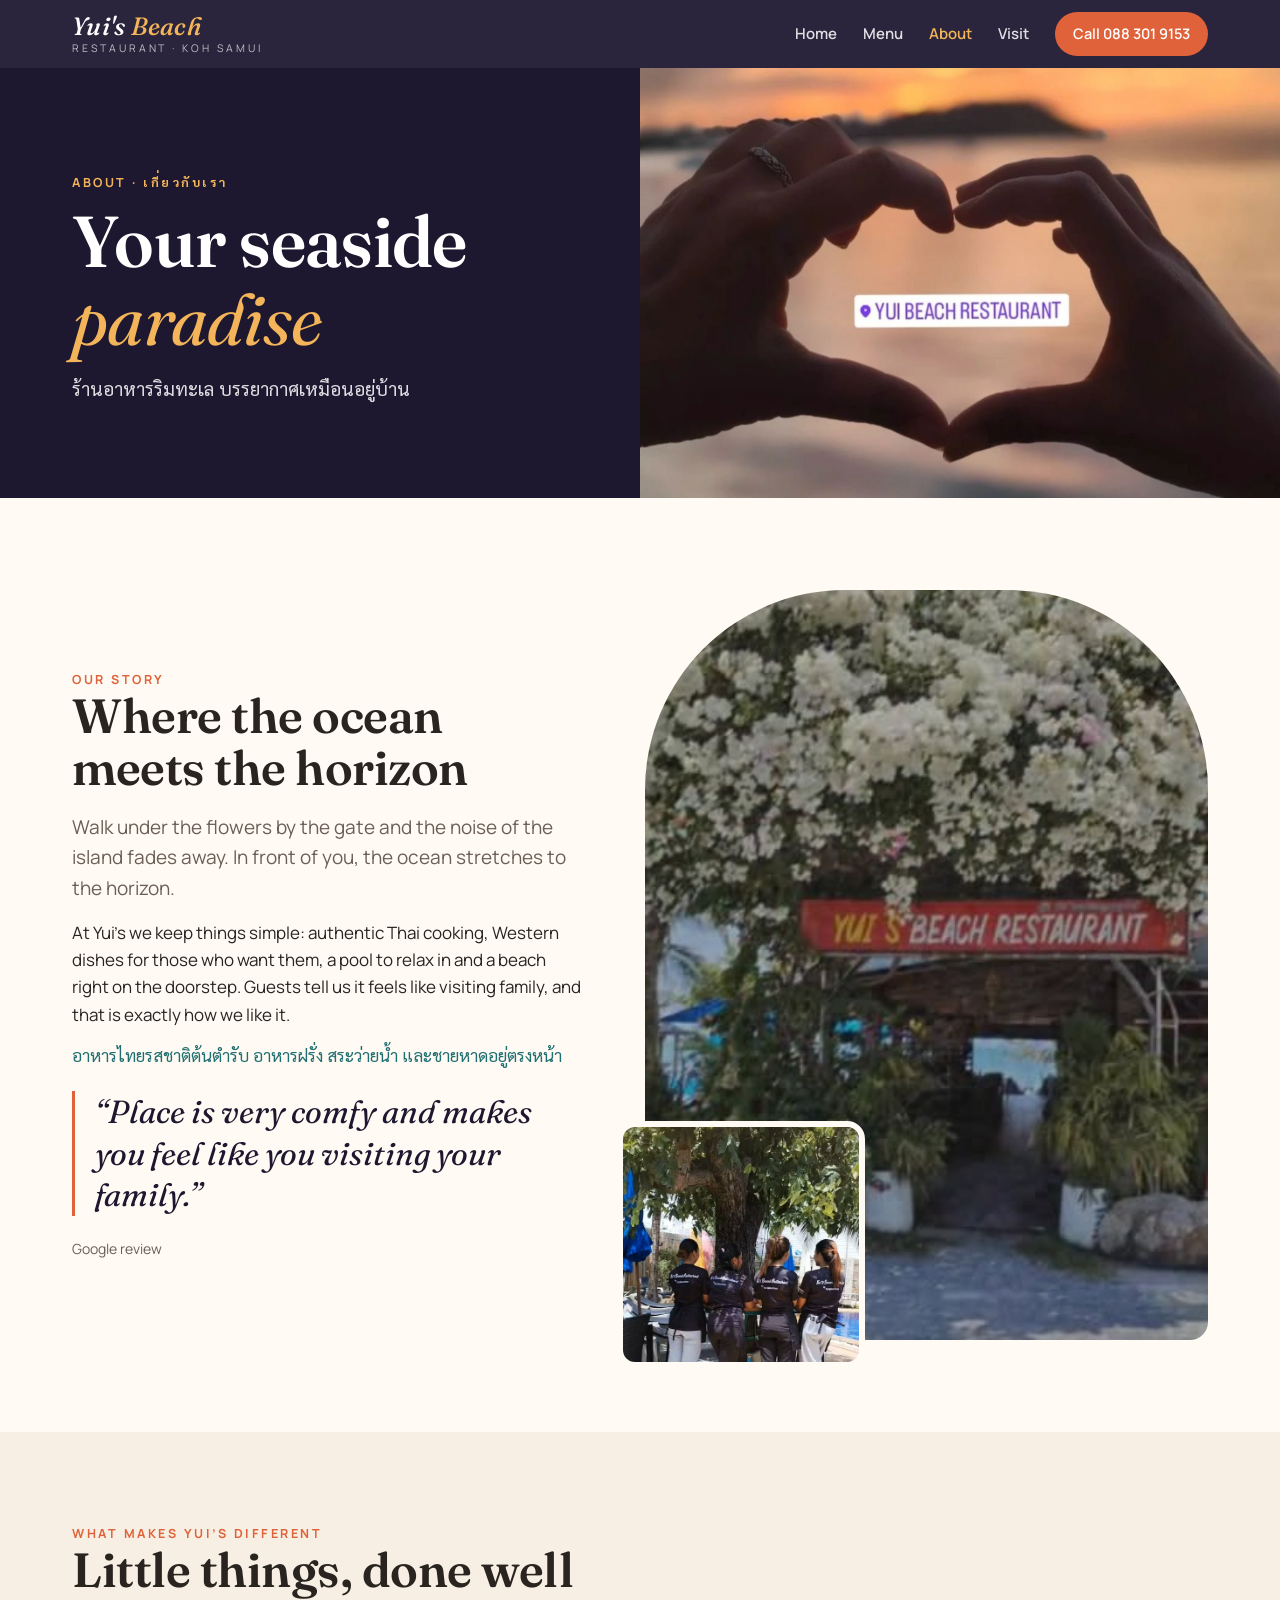
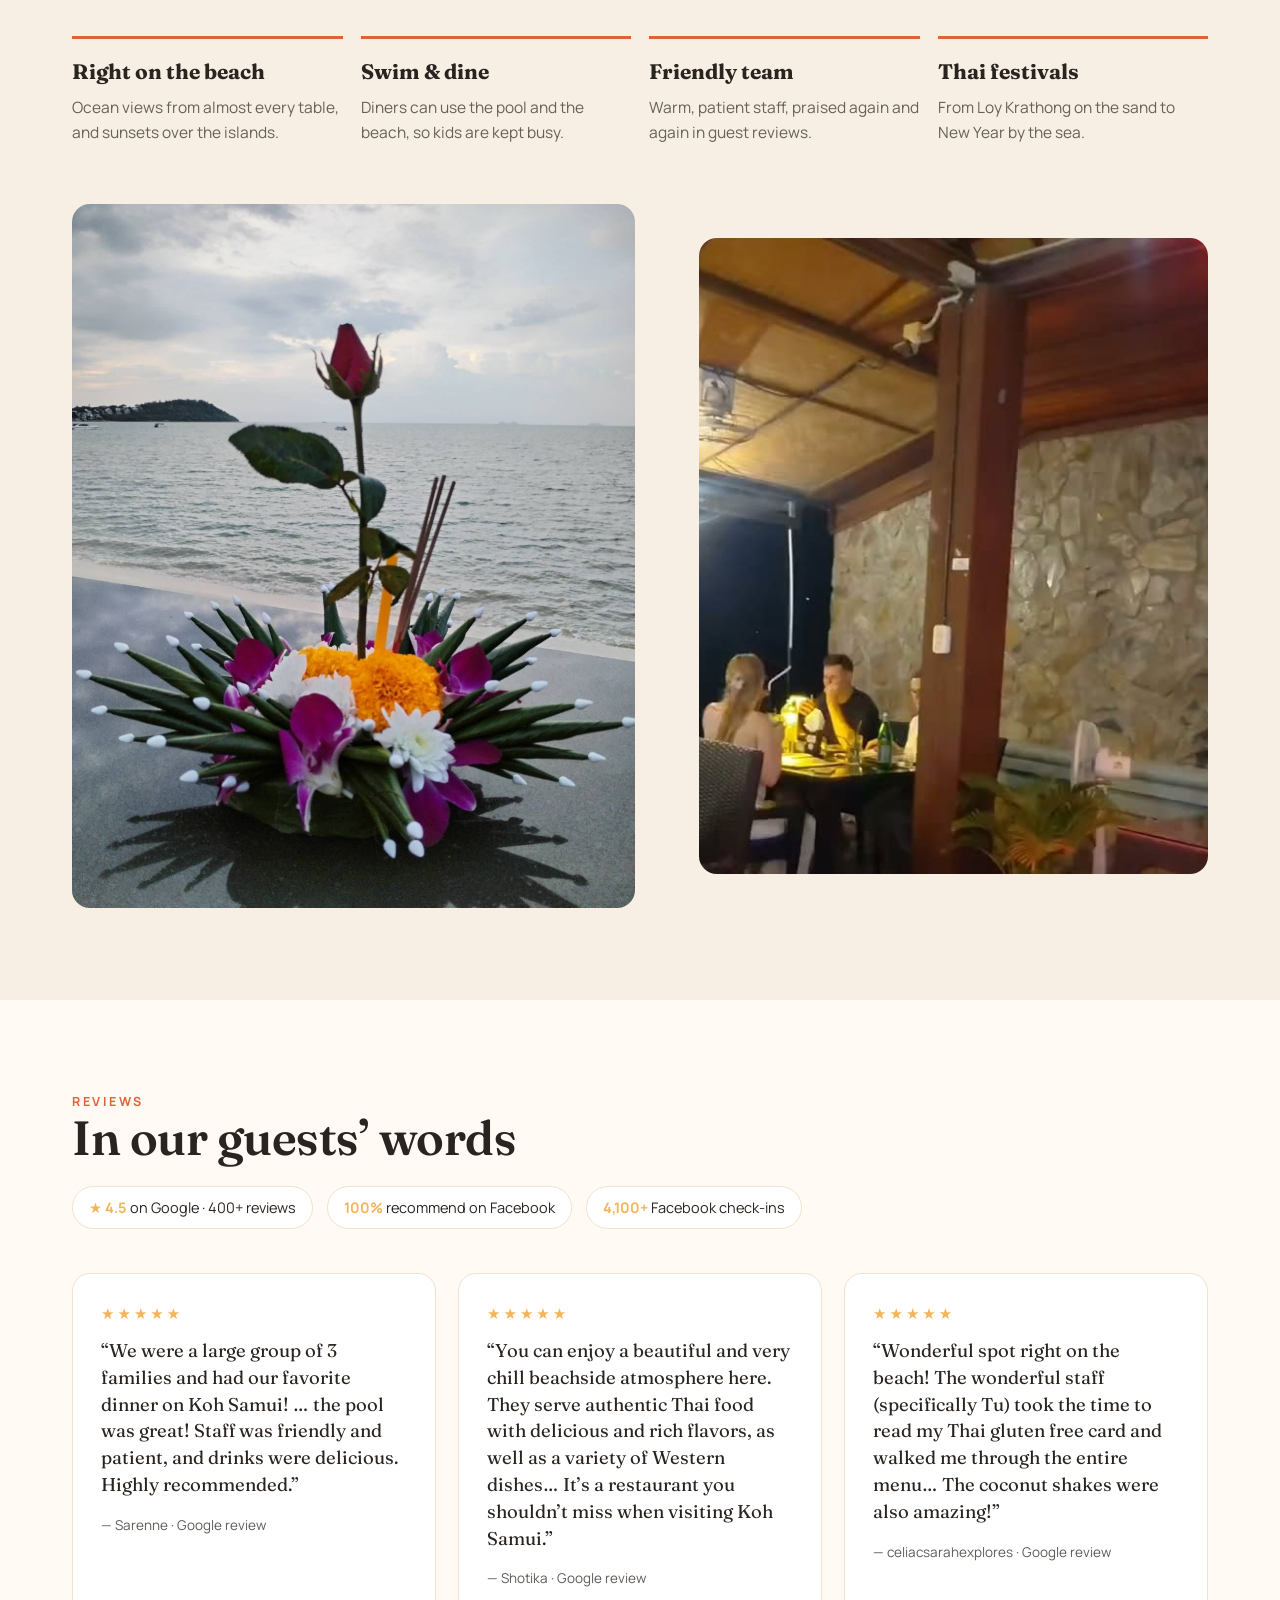
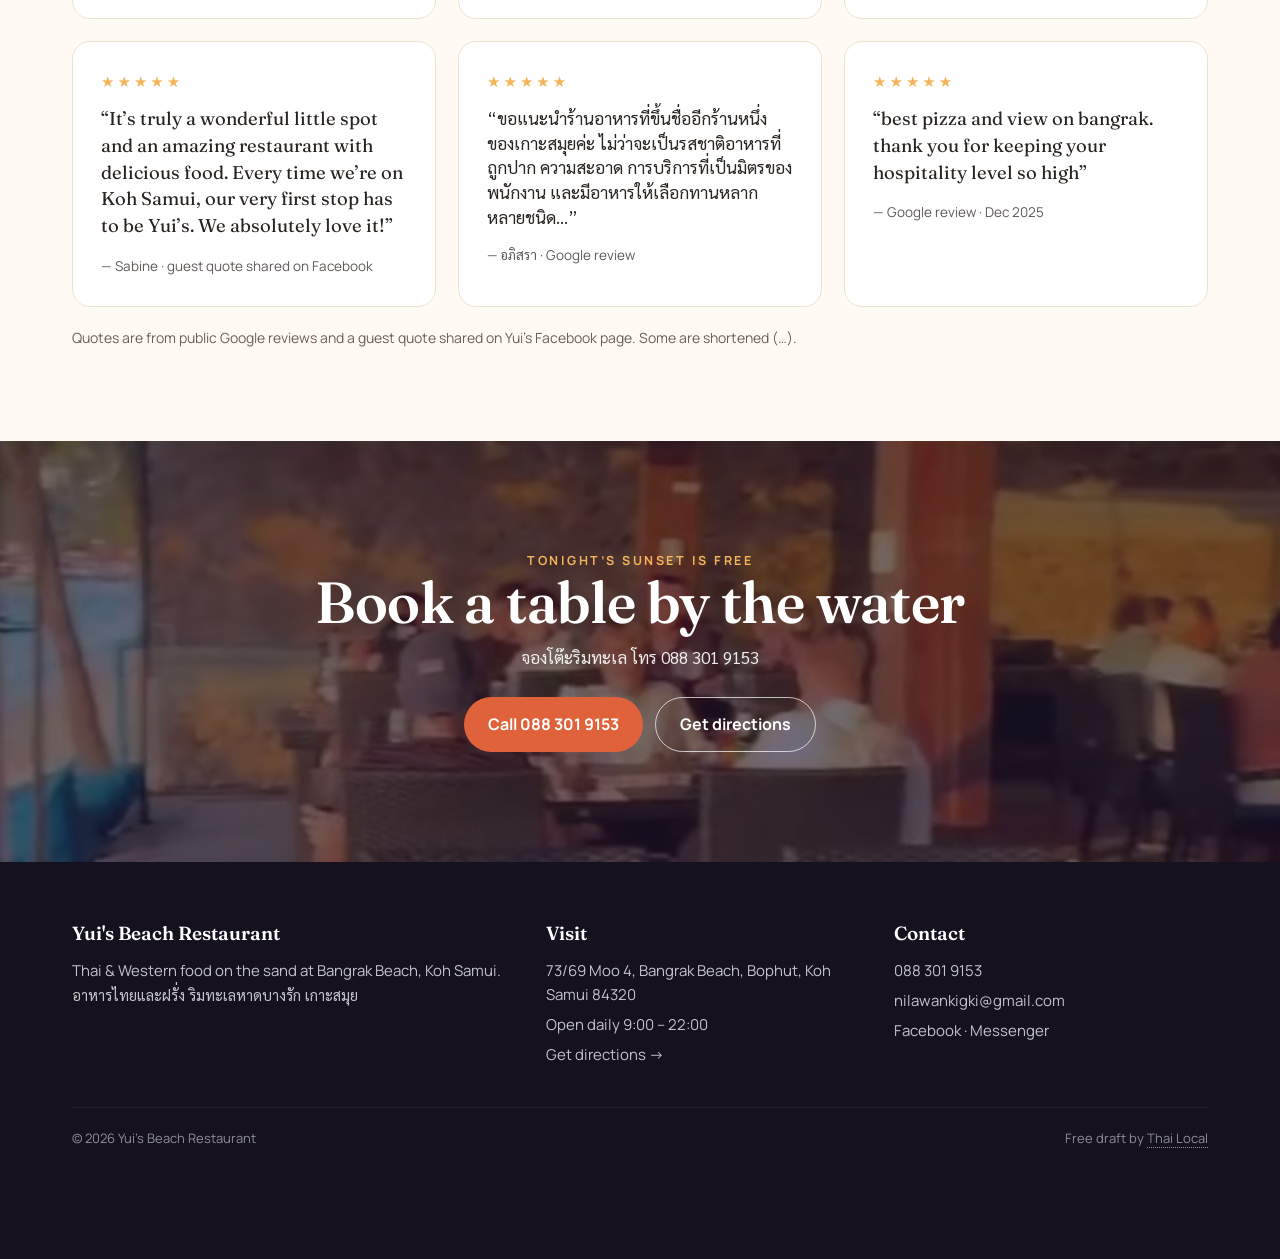
==== about.html @ 4c0f0c8e "Yui's Beach Restaurant free draft" ====
<!doctype html>
<html lang="en">
<head>
<meta charset="utf-8">
<meta name="viewport" content="width=device-width,initial-scale=1">
<meta name="robots" content="noindex,nofollow">
<title>About · Yui's Beach Restaurant, Koh Samui</title>
<meta name="description" content="The story of Yui's Beach Restaurant: a friendly, family-feel beach restaurant with a pool on Bangrak Beach, Koh Samui.">
<meta property="og:title" content="About · Yui's Beach Restaurant, Koh Samui">
<meta property="og:description" content="The story of Yui's Beach Restaurant: a friendly, family-feel beach restaurant with a pool on Bangrak Beach, Koh Samui.">
<meta property="og:image" content="https://yuibeach.thailocal.online/img/sunset-logo.jpg">
<meta property="og:url" content="https://yuibeach.thailocal.online/about.html">
<meta property="og:type" content="restaurant">
<link rel="preconnect" href="https://fonts.googleapis.com"><link rel="preconnect" href="https://fonts.gstatic.com" crossorigin>
<link href="https://fonts.googleapis.com/css2?family=Fraunces:ital,opsz,wght@0,9..144,400;0,9..144,600;1,9..144,400;1,9..144,500&family=Manrope:wght@400;500;600;700&family=Sarabun:wght@400;500;700&display=swap" rel="stylesheet">
<link rel="stylesheet" href="css/style.css">
<link rel="icon" href="data:image/svg+xml,<svg xmlns='http://www.w3.org/2000/svg' viewBox='0 0 100 100'><text y='.9em' font-size='90'>🌅</text></svg>">
<script type="application/ld+json">{"@context":"https://schema.org","@type":"Restaurant","name":"Yui's Beach Restaurant","telephone":"+66883019153","servesCuisine":["Thai","Seafood","Western"],"address":{"@type":"PostalAddress","streetAddress":"73/69 Moo 4, Bangrak Beach","addressLocality":"Bophut, Koh Samui","addressRegion":"Surat Thani","postalCode":"84320","addressCountry":"TH"},"geo":{"@type":"GeoCoordinates","latitude":9.557736,"longitude":100.054625},"openingHours":"Mo-Su 09:00-22:00","priceRange":"$$"}</script>
</head>
<body>
<header class="nav"><div class="wrap nav-in">
<a class="brand" href="./"><b>Yui's <span>Beach</span></b><small>Restaurant · Koh Samui</small></a>
<button class="burger" aria-label="Menu">☰</button>
<nav class="links"><a href="./">Home</a><a href="menu.html">Menu</a><a href="about.html" class="on">About</a><a href="visit.html">Visit</a><a class="btn btn-ember" href="tel:+66883019153">Call 088 301 9153</a></nav>
</div></header>

<section class="phero"><div class="phero-in">
<div class="phero-txt"><p class="eyebrow" style="color:var(--gold)">About · เกี่ยวกับเรา</p><h1>Your seaside <em>paradise</em></h1><p class="th">ร้านอาหารริมทะเล บรรยากาศเหมือนอยู่บ้าน</p></div>
<div class="phero-img"><img src="img/heart-sunset.jpg" alt="Sunset at Yui Beach Restaurant"></div>
</div></section>

<section><div class="wrap split rev">
<div class="split-media"><img class="main" src="img/entrance-tree.jpg" alt="The flower-covered entrance to Yui's Beach Restaurant"><img class="inset" src="img/team.jpg" alt="The Yui's team" loading="lazy"></div>
<div>
<p class="eyebrow">Our story</p>
<h2>Where the ocean meets the horizon</h2>
<p class="lead" style="margin-top:18px">Walk under the flowers by the gate and the noise of the island fades away. In front of you, the ocean stretches to the horizon.</p>
<p style="margin-top:16px">At Yui’s we keep things simple: authentic Thai cooking, Western dishes for those who want them, a pool to relax in and a beach right on the doorstep. Guests tell us it feels like visiting family, and that is exactly how we like it.</p>
<p class="th" style="margin-top:14px;color:var(--lagoon)">อาหารไทยรสชาติต้นตำรับ อาหารฝรั่ง สระว่ายน้ำ และชายหาดอยู่ตรงหน้า</p>
<p class="quote-big">“Place is very comfy and makes you feel like you visiting your family.”</p>
<p class="cite">Google review</p>
</div>
</div></section>

<section class="bg-sand"><div class="wrap">
<p class="eyebrow">What makes Yui’s different</p>
<h2>Little things, done well</h2>
<div class="values">
<div><b>Right on the beach</b><p>Ocean views from almost every table, and sunsets over the islands.</p></div>
<div><b>Swim &amp; dine</b><p>Diners can use the pool and the beach, so kids are kept busy.</p></div>
<div><b>Friendly team</b><p>Warm, patient staff, praised again and again in guest reviews.</p></div>
<div><b>Thai festivals</b><p>From Loy Krathong on the sand to New Year by the sea.</p></div>
</div>
<div class="split" style="margin-top:60px">
<img src="img/krathong.jpg" alt="Loy Krathong on the beach" style="border-radius:var(--r);aspect-ratio:4/5;object-fit:cover;width:100%" loading="lazy">
<img src="img/evening-room.jpg" alt="Dinner in the evening at Yui's" style="border-radius:var(--r);aspect-ratio:4/5;object-fit:cover;width:100%" loading="lazy">
</div>
</div></section>

<section class="bg-shell" id="reviews"><div class="wrap">
<p class="eyebrow">Reviews</p>
<h2>In our guests’ words</h2>
<div class="rating-row"><span class="pill" style="background:#fff;border-color:var(--sand-2)"><b>★ 4.5</b> on Google · 400+ reviews</span><span class="pill" style="background:#fff;border-color:var(--sand-2)"><b>100%</b> recommend on Facebook</span><span class="pill" style="background:#fff;border-color:var(--sand-2)"><b>4,100+</b> Facebook check-ins</span></div>
<div class="reviews"><article class="review"><div class="stars">★★★★★</div><p>“We were a large group of 3 families and had our favorite dinner on Koh Samui! … the pool was great! Staff was friendly and patient, and drinks were delicious. Highly recommended.”</p><footer>— Sarenne · Google review</footer></article><article class="review"><div class="stars">★★★★★</div><p>“You can enjoy a beautiful and very chill beachside atmosphere here. They serve authentic Thai food with delicious and rich flavors, as well as a variety of Western dishes… It’s a restaurant you shouldn’t miss when visiting Koh Samui.”</p><footer>— Shotika · Google review</footer></article><article class="review"><div class="stars">★★★★★</div><p>“Wonderful spot right on the beach! The wonderful staff (specifically Tu) took the time to read my Thai gluten free card and walked me through the entire menu… The coconut shakes were also amazing!”</p><footer>— celiacsarahexplores · Google review</footer></article><article class="review"><div class="stars">★★★★★</div><p>“It’s truly a wonderful little spot and an amazing restaurant with delicious food. Every time we’re on Koh Samui, our very first stop has to be Yui’s. We absolutely love it!”</p><footer>— Sabine · guest quote shared on Facebook</footer></article><article class="review"><div class="stars">★★★★★</div><p class="th">“ขอแนะนำร้านอาหารที่ขึ้นชื่ออีกร้านหนึ่งของเกาะสมุยค่ะ ไม่ว่าจะเป็นรสชาติอาหารที่ถูกปาก ความสะอาด การบริการที่เป็นมิตรของพนักงาน และมีอาหารให้เลือกทานหลากหลายชนิด…”</p><footer>— อภิสรา · Google review</footer></article><article class="review"><div class="stars">★★★★★</div><p>“best pizza and view on bangrak. thank you for keeping your hospitality level so high”</p><footer>— Google review · Dec 2025</footer></article></div>
<p class="cite" style="margin-top:20px">Quotes are from public Google reviews and a guest quote shared on Yui’s Facebook page. Some are shortened (…).</p>
</div></section>
<section class="cta-band"><img src="img/golden-hour-room.jpg" alt="" loading="lazy"><div class="wrap">
<p class="eyebrow" style="color:var(--gold)">Tonight’s sunset is free</p>
<h2>Book a table by the water</h2><p class="th" style="margin-top:10px;opacity:.9">จองโต๊ะริมทะเล โทร 088 301 9153</p>
<div class="ctas"><a class="btn btn-ember" href="tel:+66883019153">Call 088 301 9153</a><a class="btn btn-ghost" href="https://www.google.com/maps/dir/?api=1&destination=9.557736,100.054625" target="_blank" rel="noopener">Get directions</a></div>
</div></section>
<footer class="site"><div class="wrap">
<div class="foot">
<div><h4>Yui's Beach Restaurant</h4><p>Thai &amp; Western food on the sand at Bangrak Beach, Koh Samui.<br><span class="th">อาหารไทยและฝรั่ง ริมทะเลหาดบางรัก เกาะสมุย</span></p></div>
<div><h4>Visit</h4><ul><li>73/69 Moo 4, Bangrak Beach, Bophut, Koh Samui 84320</li><li>Open daily 9:00 – 22:00</li><li><a href="https://www.google.com/maps/dir/?api=1&destination=9.557736,100.054625" target="_blank" rel="noopener">Get directions →</a></li></ul></div>
<div><h4>Contact</h4><ul><li><a href="tel:+66883019153">088 301 9153</a></li><li><a href="mailto:nilawankigki@gmail.com">nilawankigki@gmail.com</a></li><li><a href="https://www.facebook.com/Yuibeach" target="_blank" rel="noopener">Facebook</a> · <a href="https://m.me/Yuibeach" target="_blank" rel="noopener">Messenger</a></li></ul></div>
</div>
<div class="foot-bottom"><span>© 2026 Yui's Beach Restaurant</span><span class="draft-credit">Free draft by <a href="https://thailocal.online" target="_blank" rel="noopener">Thai Local</a></span></div>
</div></footer>
<nav class="mbar" aria-label="Quick contact">
<a class="call" href="tel:+66883019153"><svg viewBox="0 0 24 24" fill="currentColor"><path d="M6.6 10.8a15.1 15.1 0 0 0 6.6 6.6l2.2-2.2c.3-.3.7-.4 1-.2 1.1.4 2.3.6 3.6.6.6 0 1 .4 1 1V20c0 .6-.4 1-1 1A17 17 0 0 1 3 4c0-.6.4-1 1-1h3.5c.6 0 1 .4 1 1 0 1.3.2 2.5.6 3.6.1.3 0 .7-.2 1l-2.3 2.2z"/></svg>Call 088 301 9153</a>
<a href="https://www.google.com/maps/dir/?api=1&destination=9.557736,100.054625" target="_blank" rel="noopener"><svg viewBox="0 0 24 24" fill="currentColor"><path d="M12 2a7 7 0 0 0-7 7c0 5.2 7 13 7 13s7-7.8 7-13a7 7 0 0 0-7-7zm0 9.5A2.5 2.5 0 1 1 12 6.5a2.5 2.5 0 0 1 0 5z"/></svg>Directions</a>
<a href="https://m.me/Yuibeach" target="_blank" rel="noopener"><svg viewBox="0 0 24 24" fill="currentColor"><path d="M12 2C6.4 2 2 6.1 2 11.3c0 2.9 1.4 5.5 3.7 7.2V22l3.4-1.9c.9.3 1.9.4 2.9.4 5.6 0 10-4.1 10-9.3S17.6 2 12 2zm1 12.4-2.5-2.7-5 2.7 5.5-5.8 2.6 2.7 4.9-2.7-5.5 5.8z"/></svg>Message</a>
</nav>
<script src="js/main.js"></script>
</body></html>
---- css/style.css ----
:root{
  --dusk:#1d1830; --dusk-2:#2b2342; --ember:#e0623a; --ember-d:#c24f2a; --gold:#f3b45a;
  --sand:#f7efe3; --sand-2:#efe2cf; --shell:#fffaf3; --lagoon:#1f6e70; --ink:#2a2420; --ink-soft:#6a5f57;
  --serif:"Fraunces",Georgia,serif; --sans:"Manrope","Sarabun",system-ui,sans-serif; --thai:"Sarabun","Manrope",sans-serif;
  --r:18px; --max:1180px;
}
*{box-sizing:border-box;margin:0;padding:0}
html{scroll-behavior:smooth}
body{font-family:var(--sans);color:var(--ink);background:var(--shell);line-height:1.6;font-size:17px;-webkit-font-smoothing:antialiased}
img{max-width:100%;display:block}
a{color:inherit}
.th{font-family:var(--thai)}
.wrap{max-width:var(--max);margin:0 auto;padding:0 22px}
h1,h2,h3{font-family:var(--serif);font-weight:600;line-height:1.08;letter-spacing:-.01em}
h1 em,h2 em{font-style:italic;font-weight:400;color:var(--gold)}
h2{font-size:clamp(30px,4.4vw,48px)}
.eyebrow{text-transform:uppercase;letter-spacing:.2em;font-size:12.5px;font-weight:700;color:var(--ember)}
.lead{font-size:19px;color:var(--ink-soft);max-width:60ch}
.btn{display:inline-flex;align-items:center;gap:9px;padding:14px 24px;border-radius:999px;font-weight:700;text-decoration:none;font-size:16px;transition:transform .15s,background .15s}
.btn:hover{transform:translateY(-2px)}
.btn-ember{background:var(--ember);color:#fff}.btn-ember:hover{background:var(--ember-d)}
.btn-ghost{border:1.5px solid rgba(255,255,255,.7);color:#fff}
.btn-dark{background:var(--dusk);color:#fff}
.btn-line{border:1.5px solid var(--dusk);color:var(--dusk)}
/* nav */
.nav{position:sticky;top:0;z-index:50;background:rgba(29,24,48,.94);backdrop-filter:blur(10px);color:#fff}
.nav-in{display:flex;align-items:center;justify-content:space-between;height:68px}
.brand{text-decoration:none;display:flex;flex-direction:column;line-height:1}
.brand b{font-family:var(--serif);font-size:25px;font-style:italic;font-weight:500;letter-spacing:.01em}
.brand b span{color:var(--gold)}
.brand small{font-size:10.5px;letter-spacing:.28em;text-transform:uppercase;opacity:.7;margin-top:4px}
.links{display:flex;gap:26px;align-items:center}
.links a{text-decoration:none;font-weight:600;font-size:15px;opacity:.85}
.links a:hover,.links a.on{opacity:1;color:var(--gold)}
.links .btn{padding:10px 18px;font-size:14.5px;opacity:1;color:#fff}
.burger{display:none;background:none;border:0;color:#fff;font-size:26px;cursor:pointer}
@media(max-width:860px){
  .burger{display:block}
  .links{display:none;position:absolute;top:68px;left:0;right:0;flex-direction:column;background:var(--dusk);padding:18px 22px 26px;gap:16px;align-items:flex-start}
  .links.open{display:flex}
}
/* home hero */
.hero{position:relative;min-height:88vh;color:#fff;display:flex;align-items:flex-end;overflow:hidden;background:var(--dusk)}
.hero picture img{position:absolute;inset:0;width:100%;height:100%;object-fit:cover}
.hero::after{content:"";position:absolute;inset:0;background:linear-gradient(180deg,rgba(29,24,48,.15) 30%,rgba(29,24,48,.88) 100%)}
.hero-in{position:relative;z-index:2;padding-bottom:70px;width:100%}
.hero h1{font-size:clamp(42px,7.2vw,92px);max-width:13ch}
.hero .th-line{font-family:var(--thai);font-size:clamp(17px,2.2vw,22px);opacity:.92;margin:16px 0 8px}
.hero p.sub{font-size:19px;max-width:46ch;opacity:.9}
.hero .ctas{display:flex;flex-wrap:wrap;gap:12px;margin-top:28px}
.hero-card{position:absolute;right:22px;bottom:70px;z-index:3;background:rgba(255,250,243,.96);color:var(--ink);border-radius:var(--r);padding:20px 22px;width:250px;box-shadow:0 20px 50px rgba(0,0,0,.3)}
.hero-card b{font-family:var(--serif);font-size:22px;display:block}
.hero-card .row{display:flex;justify-content:space-between;font-size:14.5px;border-top:1px solid var(--sand-2);padding:8px 0}
.hero-card .row:first-of-type{border-top:0}
@media(max-width:980px){.hero-card{display:none}}
/* facts strip */
.facts{background:var(--ember);color:#fff}
.facts ul{list-style:none;display:grid;grid-template-columns:repeat(4,1fr);gap:0}
.facts li{padding:20px 14px;text-align:center;font-weight:700;font-size:15px;border-left:1px solid rgba(255,255,255,.25)}
.facts li:first-child{border-left:0}
.facts li span{display:block;font-weight:500;font-size:13px;opacity:.88}
@media(max-width:760px){.facts ul{grid-template-columns:1fr 1fr}.facts li:nth-child(3){border-left:0}.facts li{border-top:1px solid rgba(255,255,255,.2)}}
section{padding:92px 0}
@media(max-width:700px){section{padding:64px 0}}
/* intro split */
.split{display:grid;grid-template-columns:1.05fr .95fr;gap:64px;align-items:center}
.split.rev{grid-template-columns:.95fr 1.05fr}
.split.rev .split-media{order:2}
@media(max-width:860px){.split,.split.rev{grid-template-columns:1fr;gap:34px}.split.rev .split-media{order:0}}
.split-media{position:relative}
.split-media .main{border-radius:200px 200px var(--r) var(--r);aspect-ratio:3/4;object-fit:cover;width:100%}
.split-media .inset{position:absolute;width:44%;bottom:-28px;left:-28px;border-radius:var(--r);border:6px solid var(--shell);aspect-ratio:1;object-fit:cover}
@media(max-width:860px){.split-media .inset{left:10px;bottom:-20px}}
.quote-big{font-family:var(--serif);font-style:italic;font-size:clamp(24px,3vw,32px);line-height:1.3;color:var(--dusk);margin:22px 0;border-left:3px solid var(--ember);padding-left:20px}
.cite{font-size:14px;color:var(--ink-soft)}
/* cards */
.bg-sand{background:var(--sand)}
.bg-dusk{background:var(--dusk);color:#fff}
.bg-dusk .lead{color:rgba(255,255,255,.78)}
.cards{display:grid;grid-template-columns:repeat(3,1fr);gap:24px;margin-top:44px}
@media(max-width:860px){.cards{grid-template-columns:1fr}}
.card{background:var(--shell);border-radius:var(--r);overflow:hidden;box-shadow:0 10px 30px rgba(42,36,32,.07)}
.card img{aspect-ratio:4/3;object-fit:cover;width:100%}
.card div{padding:22px 24px 26px}
.card h3{font-size:24px;margin-bottom:6px}
.card p{color:var(--ink-soft);font-size:15.5px}
.card .th{display:block;color:var(--lagoon);font-size:15px;margin-bottom:6px}
/* dishes */
.dishes{display:grid;grid-template-columns:1.3fr 1fr 1fr;gap:18px;margin-top:40px}
.dishes figure{position:relative;border-radius:var(--r);overflow:hidden;min-height:300px}
.dishes img{position:absolute;inset:0;width:100%;height:100%;object-fit:cover}
.dishes figcaption{position:absolute;left:0;right:0;bottom:0;padding:50px 20px 18px;background:linear-gradient(transparent,rgba(29,24,48,.9));color:#fff;font-weight:700}
.dishes figcaption span{display:block;font-family:var(--thai);font-weight:400;opacity:.85;font-size:14px}
@media(max-width:860px){.dishes{grid-template-columns:1fr}.dishes figure{min-height:260px}}
/* reviews */
.rating-row{display:flex;flex-wrap:wrap;gap:14px;margin-top:22px}
.pill{background:rgba(255,255,255,.08);border:1px solid rgba(255,255,255,.18);border-radius:999px;padding:9px 16px;font-size:14.5px}
.bg-sand .pill,.bg-shell .pill{background:#fff;border-color:var(--sand-2)}
.pill b{color:var(--gold)}
.reviews{display:grid;grid-template-columns:repeat(3,1fr);gap:22px;margin-top:44px}
@media(max-width:900px){.reviews{grid-template-columns:1fr}}
.review{background:rgba(255,255,255,.06);border:1px solid rgba(255,255,255,.12);border-radius:var(--r);padding:28px}
.bg-sand .review,.bg-shell .review{background:#fff;border-color:var(--sand-2)}
.review .stars{color:var(--gold);letter-spacing:3px;font-size:15px}
.review p{font-family:var(--serif);font-size:18.5px;line-height:1.45;margin:12px 0 16px}
.review p.th{font-family:var(--thai);font-size:17px}
.review footer{font-size:13.5px;opacity:.75}
/* gallery */
.gallery{columns:4 240px;column-gap:14px;margin-top:40px}
.gallery a{display:block;margin-bottom:14px;border-radius:14px;overflow:hidden;break-inside:avoid}
.gallery img{width:100%;transition:transform .4s}
.gallery a:hover img{transform:scale(1.04)}
.lb{position:fixed;inset:0;background:rgba(15,12,25,.94);display:none;align-items:center;justify-content:center;z-index:100;padding:20px}
.lb.open{display:flex}
.lb img{max-height:88vh;max-width:94vw;border-radius:10px}
.lb button{position:absolute;top:16px;right:18px;background:none;border:0;color:#fff;font-size:36px;cursor:pointer}
/* page hero (inner) */
.phero{background:var(--dusk);color:#fff;padding:0;overflow:hidden}
.phero-in{display:grid;grid-template-columns:1fr 1fr;min-height:430px}
.phero-txt{padding:80px 22px 70px max(22px,calc((100vw - var(--max))/2 + 22px));display:flex;flex-direction:column;justify-content:center}
.phero h1{font-size:clamp(40px,6vw,72px);margin:10px 0 14px}
.phero .th{font-size:19px;opacity:.85}
.phero-img{position:relative}
.phero-img img{position:absolute;inset:0;width:100%;height:100%;object-fit:cover}
.phero-collage{display:grid;grid-template-columns:1fr 1fr;grid-template-rows:1fr 1fr;gap:8px;padding:8px}
.phero-collage img{width:100%;height:100%;object-fit:cover;border-radius:12px}
.phero-collage img:first-child{grid-row:span 2}
@media(max-width:860px){.phero-in{grid-template-columns:1fr}.phero-img{min-height:280px}.phero-txt{padding:56px 22px 40px}.phero-collage{height:340px}}
/* menu */
.menu-grid{display:grid;grid-template-columns:1fr 1fr;gap:34px 54px;margin-top:40px}
@media(max-width:820px){.menu-grid{grid-template-columns:1fr}}
.menu-sec h3{font-size:28px;display:flex;align-items:baseline;gap:12px;border-bottom:2px solid var(--dusk);padding-bottom:10px;margin-bottom:8px}
.menu-sec h3 .th{font-size:16px;color:var(--lagoon);font-weight:500}
.item{display:flex;gap:16px;padding:14px 0;border-bottom:1px dashed var(--sand-2);align-items:flex-start}
.item img{width:78px;height:78px;border-radius:12px;object-fit:cover;flex:none}
.item b{font-size:17px;display:block}
.item .th{color:var(--lagoon);font-size:15px;display:block}
.item small{color:var(--ink-soft);font-size:14px;display:block;margin-top:2px}
.tag{display:inline-block;font-size:11.5px;font-weight:700;letter-spacing:.05em;text-transform:uppercase;background:var(--sand);color:var(--ember-d);border-radius:6px;padding:2px 7px;margin-left:6px;vertical-align:2px}
.note{background:var(--sand);border-radius:var(--r);padding:22px 26px;margin-top:40px;font-size:15.5px;color:var(--ink-soft)}
.note b{color:var(--ink)}
.diet{display:grid;grid-template-columns:repeat(3,1fr);gap:18px;margin-top:30px}
.diet div{background:#fff;border:1px solid var(--sand-2);border-radius:14px;padding:20px}
.diet b{display:block;font-family:var(--serif);font-size:20px;margin-bottom:4px}
@media(max-width:820px){.diet{grid-template-columns:1fr}}
/* about */
.values{display:grid;grid-template-columns:repeat(4,1fr);gap:18px;margin-top:40px}
.values div{border-top:3px solid var(--ember);padding-top:16px}
.values b{font-family:var(--serif);font-size:21px;display:block;margin-bottom:6px}
.values p{color:var(--ink-soft);font-size:15.5px}
@media(max-width:860px){.values{grid-template-columns:1fr 1fr}}
@media(max-width:520px){.values{grid-template-columns:1fr}}
/* visit */
.visit-grid{display:grid;grid-template-columns:1.2fr .8fr;gap:30px;margin-top:10px}
@media(max-width:900px){.visit-grid{grid-template-columns:1fr}}
.map{border-radius:var(--r);overflow:hidden;min-height:430px;border:1px solid var(--sand-2)}
.map iframe{width:100%;height:100%;min-height:430px;border:0;display:block}
.contact{background:var(--dusk);color:#fff;border-radius:var(--r);padding:32px}
.contact h3{font-size:28px;margin-bottom:14px}
.contact dl{display:grid;gap:16px}
.contact dt{font-size:12px;letter-spacing:.18em;text-transform:uppercase;color:var(--gold);font-weight:700}
.contact dd a{text-decoration:none;border-bottom:1px solid rgba(255,255,255,.3)}
.contact .btns{display:flex;flex-direction:column;gap:10px;margin-top:24px}
.contact .btns .btn{justify-content:center}
.hours{width:100%;border-collapse:collapse;margin-top:6px;font-size:15px}
.hours td{padding:3px 0}.hours td:last-child{text-align:right}
.mapband{position:relative;height:340px;border-radius:var(--r);overflow:hidden}
.mapband iframe{width:100%;height:100%;border:0}
/* cta band */
.cta-band{position:relative;color:#fff;text-align:center;padding:110px 0;overflow:hidden}
.cta-band img{position:absolute;inset:0;width:100%;height:100%;object-fit:cover}
.cta-band::after{content:"";position:absolute;inset:0;background:rgba(29,24,48,.62)}
.cta-band .wrap{position:relative;z-index:2}
.cta-band h2{font-size:clamp(34px,5vw,58px)}
.cta-band .ctas{display:flex;justify-content:center;flex-wrap:wrap;gap:12px;margin-top:26px}
/* footer */
footer.site{background:#15111f;color:rgba(255,255,255,.75);padding:56px 0 110px;font-size:15px}
.foot{display:grid;grid-template-columns:1.4fr 1fr 1fr;gap:34px}
@media(max-width:760px){.foot{grid-template-columns:1fr}}
footer.site h4{color:#fff;font-family:var(--serif);font-size:19px;margin-bottom:10px;font-weight:600}
footer.site a{text-decoration:none}footer.site a:hover{color:var(--gold)}
footer.site ul{list-style:none;display:grid;gap:6px}
.foot-bottom{margin-top:40px;padding-top:20px;border-top:1px solid rgba(255,255,255,.1);display:flex;justify-content:space-between;flex-wrap:wrap;gap:10px;font-size:13px;opacity:.7}
.draft-credit a{border-bottom:1px dotted currentColor}
/* mobile call bar */
.mbar{display:none}
@media(max-width:760px){
  .mbar{display:grid;grid-template-columns:1.3fr 1fr 1fr;position:fixed;left:0;right:0;bottom:0;z-index:60;background:var(--dusk);box-shadow:0 -6px 20px rgba(0,0,0,.25)}
  .mbar a{display:flex;flex-direction:column;align-items:center;justify-content:center;gap:2px;padding:10px 4px 12px;color:#fff;text-decoration:none;font-size:12.5px;font-weight:700}
  .mbar a svg{width:21px;height:21px}
  .mbar a.call{background:var(--ember);font-size:14px}
  footer.site{padding-bottom:120px}
}
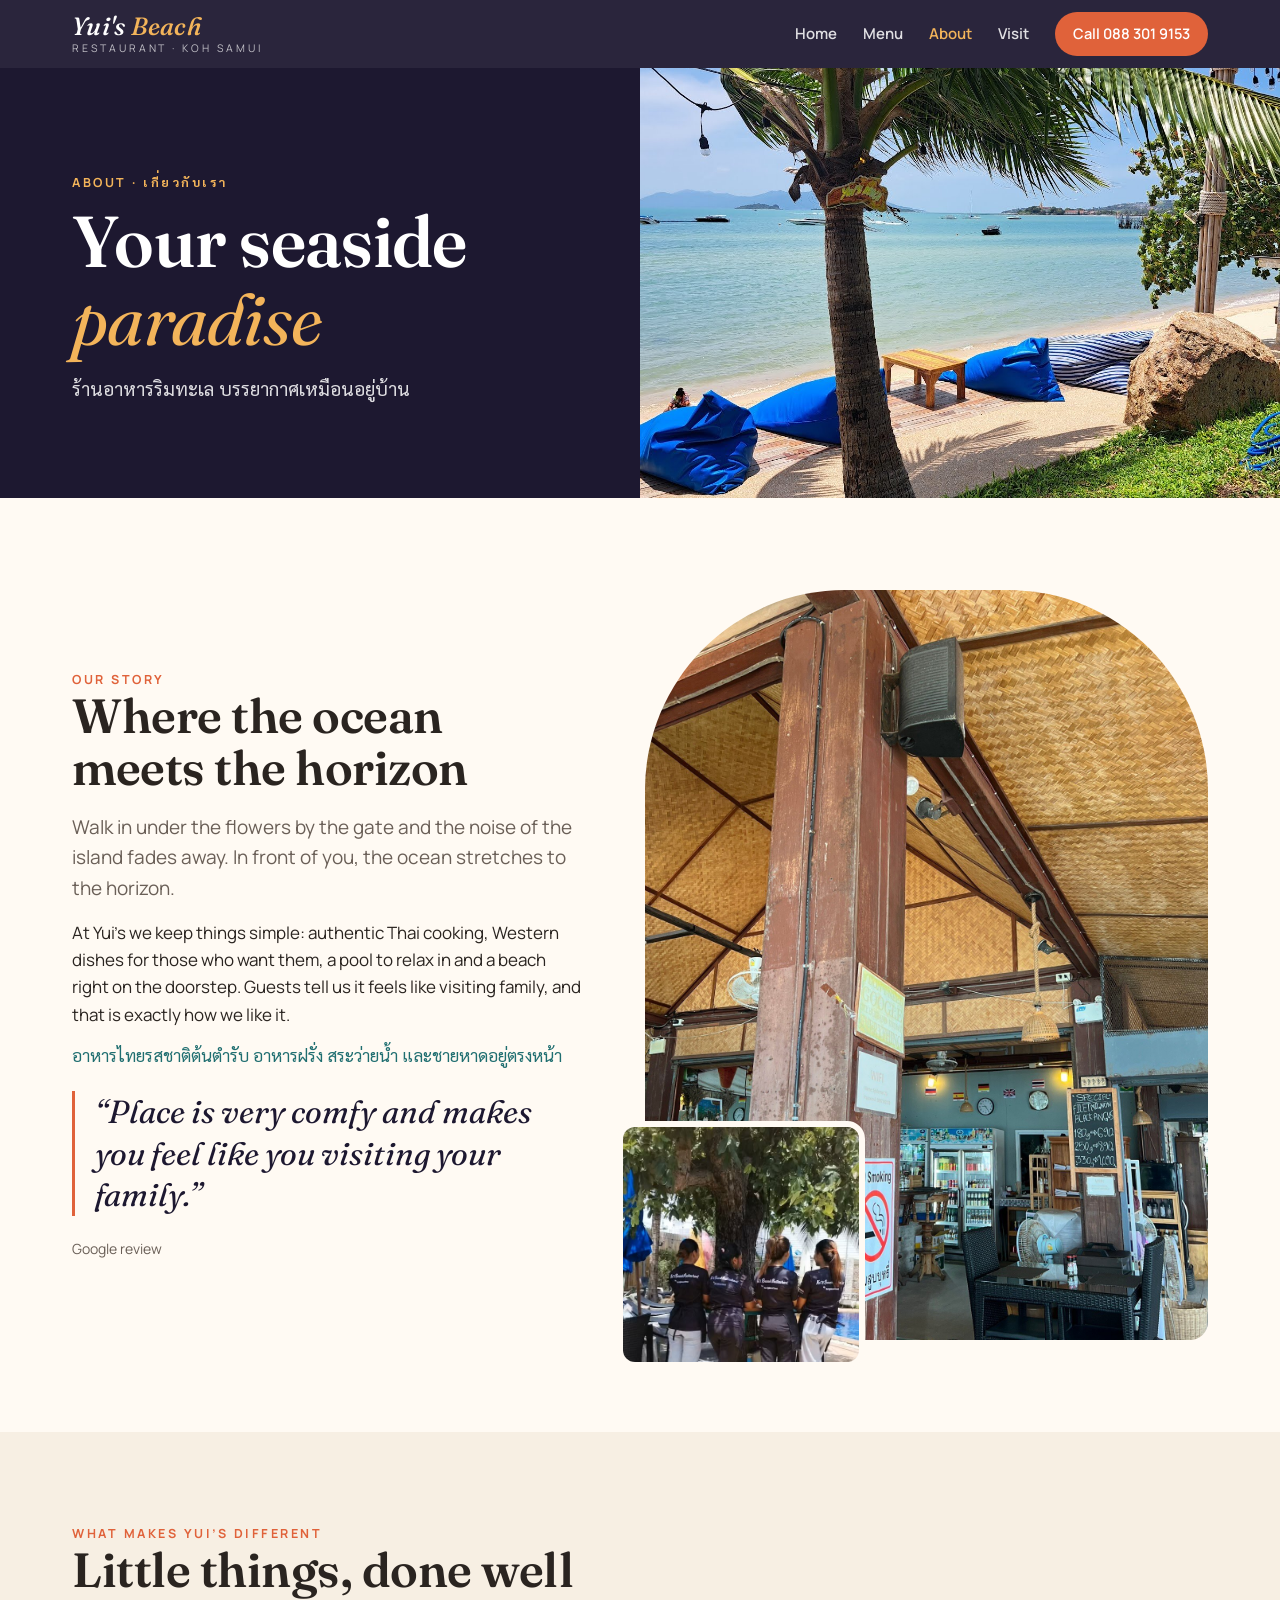
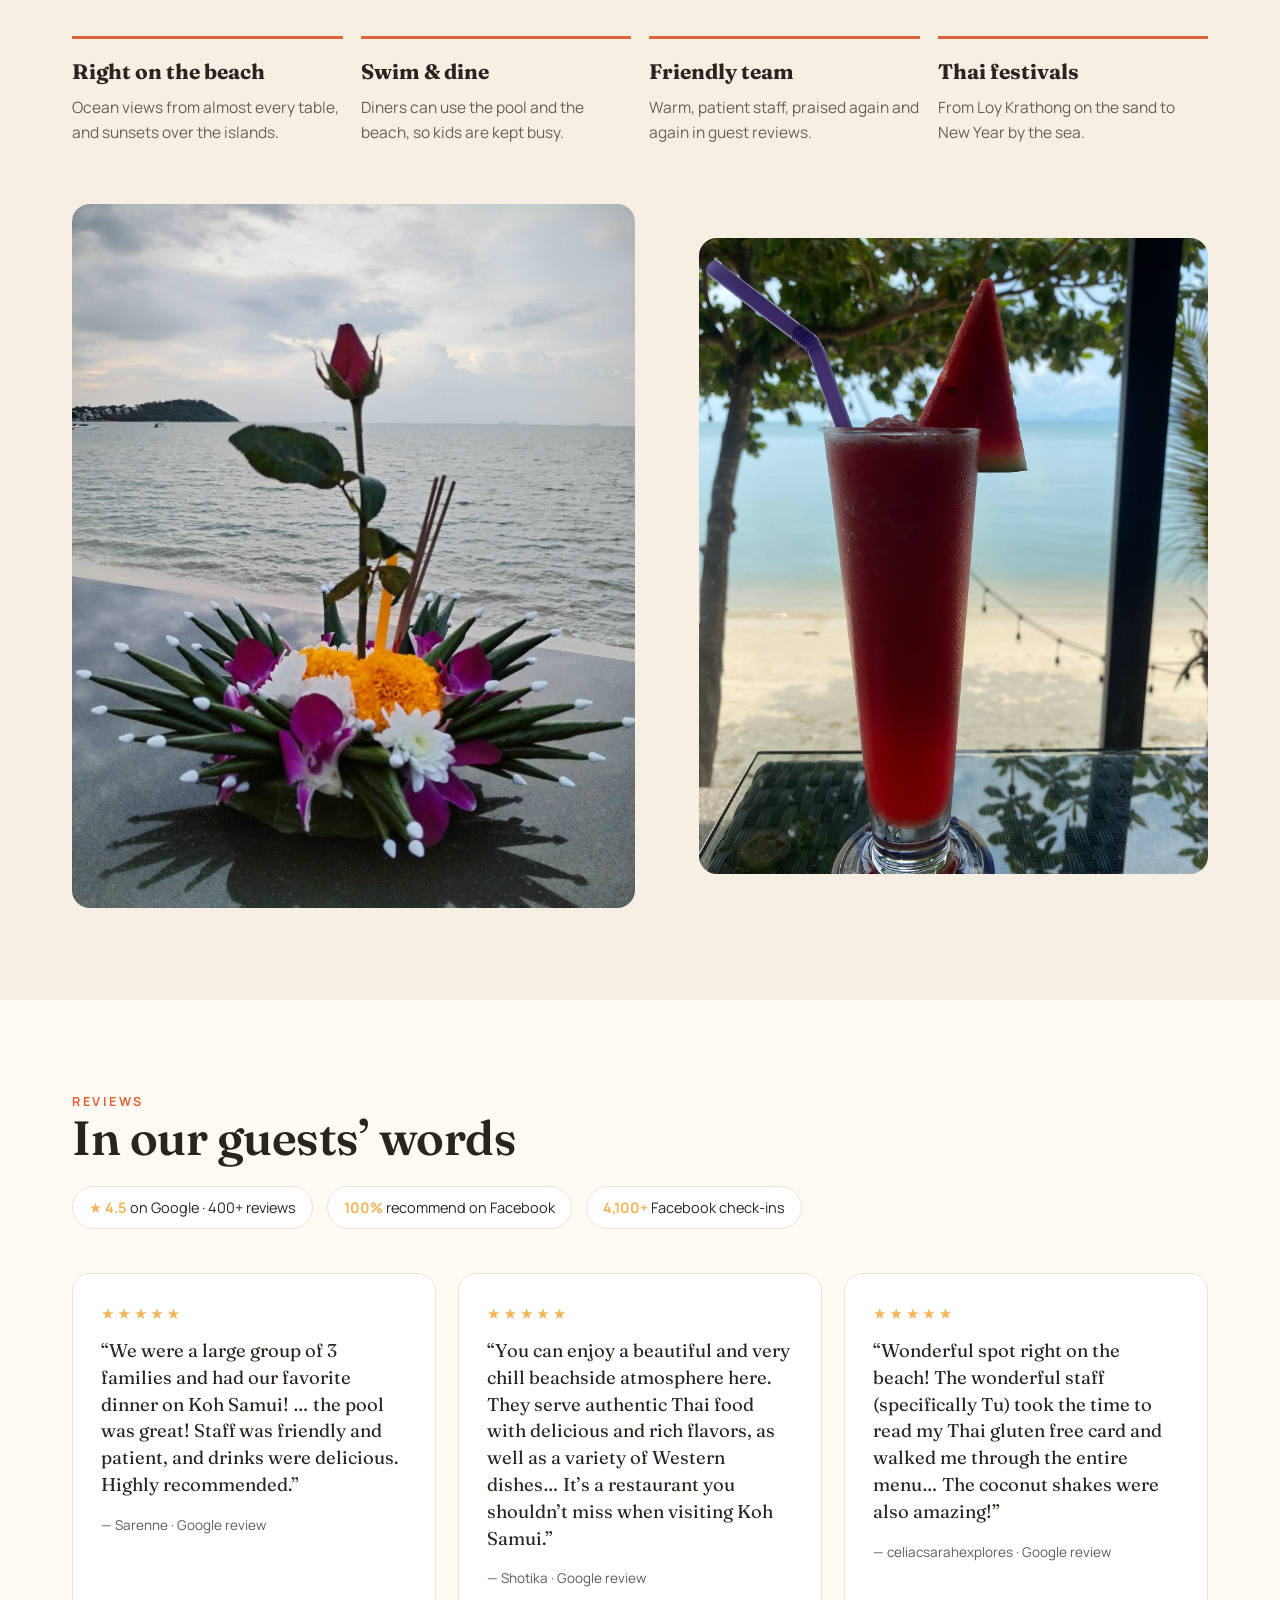
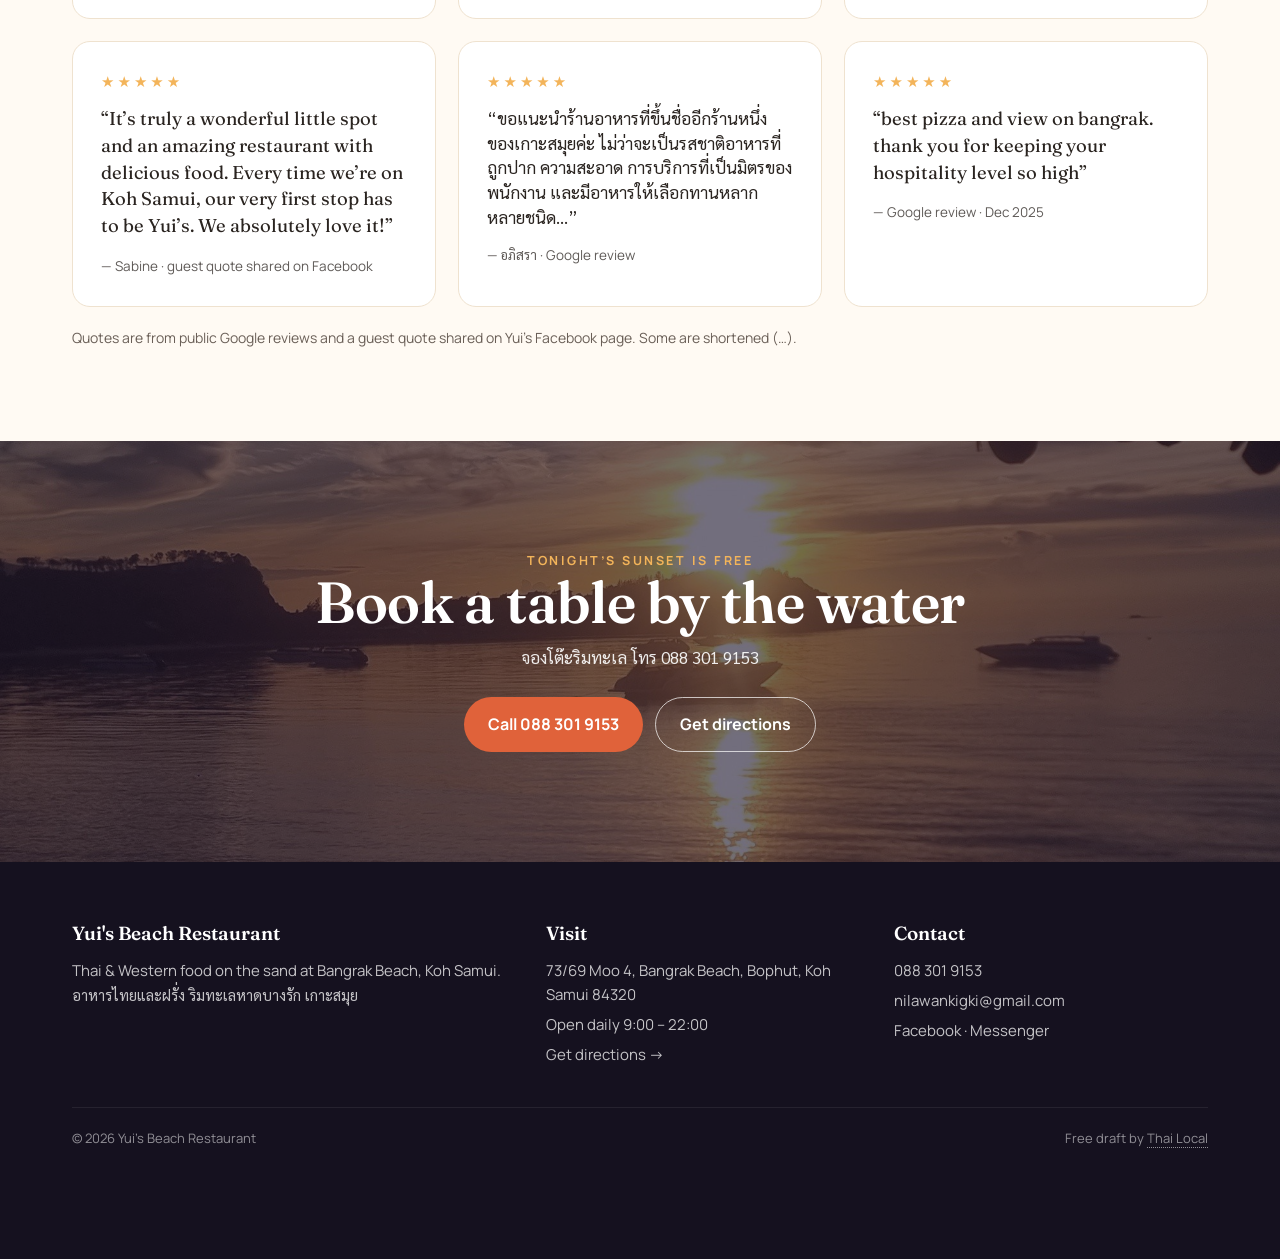
==== commit d582751d: "Sharper photos: full-res FB, Google and TripAdvisor images; low-res frames only as small gallery til" ====
--- a/about.html
+++ b/about.html
@@ -8,12 +8,12 @@
 <meta name="description" content="The story of Yui's Beach Restaurant: a friendly, family-feel beach restaurant with a pool on Bangrak Beach, Koh Samui.">
 <meta property="og:title" content="About · Yui's Beach Restaurant, Koh Samui">
 <meta property="og:description" content="The story of Yui's Beach Restaurant: a friendly, family-feel beach restaurant with a pool on Bangrak Beach, Koh Samui.">
-<meta property="og:image" content="https://yuibeach.thailocal.online/img/sunset-logo.jpg">
+<meta property="og:image" content="https://yuibeach.thailocal.online/img2/sunset-logo.jpg">
 <meta property="og:url" content="https://yuibeach.thailocal.online/about.html">
 <meta property="og:type" content="restaurant">
 <link rel="preconnect" href="https://fonts.googleapis.com"><link rel="preconnect" href="https://fonts.gstatic.com" crossorigin>
 <link href="https://fonts.googleapis.com/css2?family=Fraunces:ital,opsz,wght@0,9..144,400;0,9..144,600;1,9..144,400;1,9..144,500&family=Manrope:wght@400;500;600;700&family=Sarabun:wght@400;500;700&display=swap" rel="stylesheet">
-<link rel="stylesheet" href="css/style.css">
+<link rel="stylesheet" href="css/style.css?v=2">
 <link rel="icon" href="data:image/svg+xml,<svg xmlns='http://www.w3.org/2000/svg' viewBox='0 0 100 100'><text y='.9em' font-size='90'>🌅</text></svg>">
 <script type="application/ld+json">{"@context":"https://schema.org","@type":"Restaurant","name":"Yui's Beach Restaurant","telephone":"+66883019153","servesCuisine":["Thai","Seafood","Western"],"address":{"@type":"PostalAddress","streetAddress":"73/69 Moo 4, Bangrak Beach","addressLocality":"Bophut, Koh Samui","addressRegion":"Surat Thani","postalCode":"84320","addressCountry":"TH"},"geo":{"@type":"GeoCoordinates","latitude":9.557736,"longitude":100.054625},"openingHours":"Mo-Su 09:00-22:00","priceRange":"$$"}</script>
 </head>
@@ -26,15 +26,15 @@
 
 <section class="phero"><div class="phero-in">
 <div class="phero-txt"><p class="eyebrow" style="color:var(--gold)">About · เกี่ยวกับเรา</p><h1>Your seaside <em>paradise</em></h1><p class="th">ร้านอาหารริมทะเล บรรยากาศเหมือนอยู่บ้าน</p></div>
-<div class="phero-img"><img src="img/heart-sunset.jpg" alt="Sunset at Yui Beach Restaurant"></div>
+<div class="phero-img"><img src="img2/beach-loungers.jpg" alt="The beach in front of Yui's Beach Restaurant"></div>
 </div></section>
 
 <section><div class="wrap split rev">
-<div class="split-media"><img class="main" src="img/entrance-tree.jpg" alt="The flower-covered entrance to Yui's Beach Restaurant"><img class="inset" src="img/team.jpg" alt="The Yui's team" loading="lazy"></div>
+<div class="split-media"><img class="main" src="img2/interior.jpg" alt="Inside Yui's Beach Restaurant"><img class="inset" src="img2/team.jpg" alt="The Yui's team" loading="lazy"></div>
 <div>
 <p class="eyebrow">Our story</p>
 <h2>Where the ocean meets the horizon</h2>
-<p class="lead" style="margin-top:18px">Walk under the flowers by the gate and the noise of the island fades away. In front of you, the ocean stretches to the horizon.</p>
+<p class="lead" style="margin-top:18px">Walk in under the flowers by the gate and the noise of the island fades away. In front of you, the ocean stretches to the horizon.</p>
 <p style="margin-top:16px">At Yui’s we keep things simple: authentic Thai cooking, Western dishes for those who want them, a pool to relax in and a beach right on the doorstep. Guests tell us it feels like visiting family, and that is exactly how we like it.</p>
 <p class="th" style="margin-top:14px;color:var(--lagoon)">อาหารไทยรสชาติต้นตำรับ อาหารฝรั่ง สระว่ายน้ำ และชายหาดอยู่ตรงหน้า</p>
 <p class="quote-big">“Place is very comfy and makes you feel like you visiting your family.”</p>
@@ -52,8 +52,8 @@
 <div><b>Thai festivals</b><p>From Loy Krathong on the sand to New Year by the sea.</p></div>
 </div>
 <div class="split" style="margin-top:60px">
-<img src="img/krathong.jpg" alt="Loy Krathong on the beach" style="border-radius:var(--r);aspect-ratio:4/5;object-fit:cover;width:100%" loading="lazy">
-<img src="img/evening-room.jpg" alt="Dinner in the evening at Yui's" style="border-radius:var(--r);aspect-ratio:4/5;object-fit:cover;width:100%" loading="lazy">
+<img src="img2/krathong.jpg" alt="Loy Krathong on the beach" style="border-radius:var(--r);aspect-ratio:4/5;object-fit:cover;width:100%" loading="lazy">
+<img src="img2/fruit-shake.jpg" alt="Fruit shake with a view of the beach" style="border-radius:var(--r);aspect-ratio:4/5;object-fit:cover;width:100%" loading="lazy">
 </div>
 </div></section>
 
@@ -64,7 +64,7 @@
 <div class="reviews"><article class="review"><div class="stars">★★★★★</div><p>“We were a large group of 3 families and had our favorite dinner on Koh Samui! … the pool was great! Staff was friendly and patient, and drinks were delicious. Highly recommended.”</p><footer>— Sarenne · Google review</footer></article><article class="review"><div class="stars">★★★★★</div><p>“You can enjoy a beautiful and very chill beachside atmosphere here. They serve authentic Thai food with delicious and rich flavors, as well as a variety of Western dishes… It’s a restaurant you shouldn’t miss when visiting Koh Samui.”</p><footer>— Shotika · Google review</footer></article><article class="review"><div class="stars">★★★★★</div><p>“Wonderful spot right on the beach! The wonderful staff (specifically Tu) took the time to read my Thai gluten free card and walked me through the entire menu… The coconut shakes were also amazing!”</p><footer>— celiacsarahexplores · Google review</footer></article><article class="review"><div class="stars">★★★★★</div><p>“It’s truly a wonderful little spot and an amazing restaurant with delicious food. Every time we’re on Koh Samui, our very first stop has to be Yui’s. We absolutely love it!”</p><footer>— Sabine · guest quote shared on Facebook</footer></article><article class="review"><div class="stars">★★★★★</div><p class="th">“ขอแนะนำร้านอาหารที่ขึ้นชื่ออีกร้านหนึ่งของเกาะสมุยค่ะ ไม่ว่าจะเป็นรสชาติอาหารที่ถูกปาก ความสะอาด การบริการที่เป็นมิตรของพนักงาน และมีอาหารให้เลือกทานหลากหลายชนิด…”</p><footer>— อภิสรา · Google review</footer></article><article class="review"><div class="stars">★★★★★</div><p>“best pizza and view on bangrak. thank you for keeping your hospitality level so high”</p><footer>— Google review · Dec 2025</footer></article></div>
 <p class="cite" style="margin-top:20px">Quotes are from public Google reviews and a guest quote shared on Yui’s Facebook page. Some are shortened (…).</p>
 </div></section>
-<section class="cta-band"><img src="img/golden-hour-room.jpg" alt="" loading="lazy"><div class="wrap">
+<section class="cta-band"><img src="img2/hero-sunset-sea.jpg" alt="" loading="lazy"><div class="wrap">
 <p class="eyebrow" style="color:var(--gold)">Tonight’s sunset is free</p>
 <h2>Book a table by the water</h2><p class="th" style="margin-top:10px;opacity:.9">จองโต๊ะริมทะเล โทร 088 301 9153</p>
 <div class="ctas"><a class="btn btn-ember" href="tel:+66883019153">Call 088 301 9153</a><a class="btn btn-ghost" href="https://www.google.com/maps/dir/?api=1&destination=9.557736,100.054625" target="_blank" rel="noopener">Get directions</a></div>
--- a/css/style.css
+++ b/css/style.css
@@ -191,3 +191,9 @@
   .mbar a.call{background:var(--ember);font-size:14px}
   footer.site{padding-bottom:120px}
 }
+@media(max-width:600px){.gallery{columns:2;column-gap:10px}.gallery a{margin-bottom:10px}}
+.phero-img.phero-collage img{position:static;inset:auto}
+.item img{object-position:50% 68%}
+.phero-collage{height:480px;grid-template-rows:repeat(2,minmax(0,1fr));grid-template-columns:repeat(2,minmax(0,1fr))}
+.phero-collage img{min-height:0}
+@media(max-width:860px){.phero-collage{height:340px}}
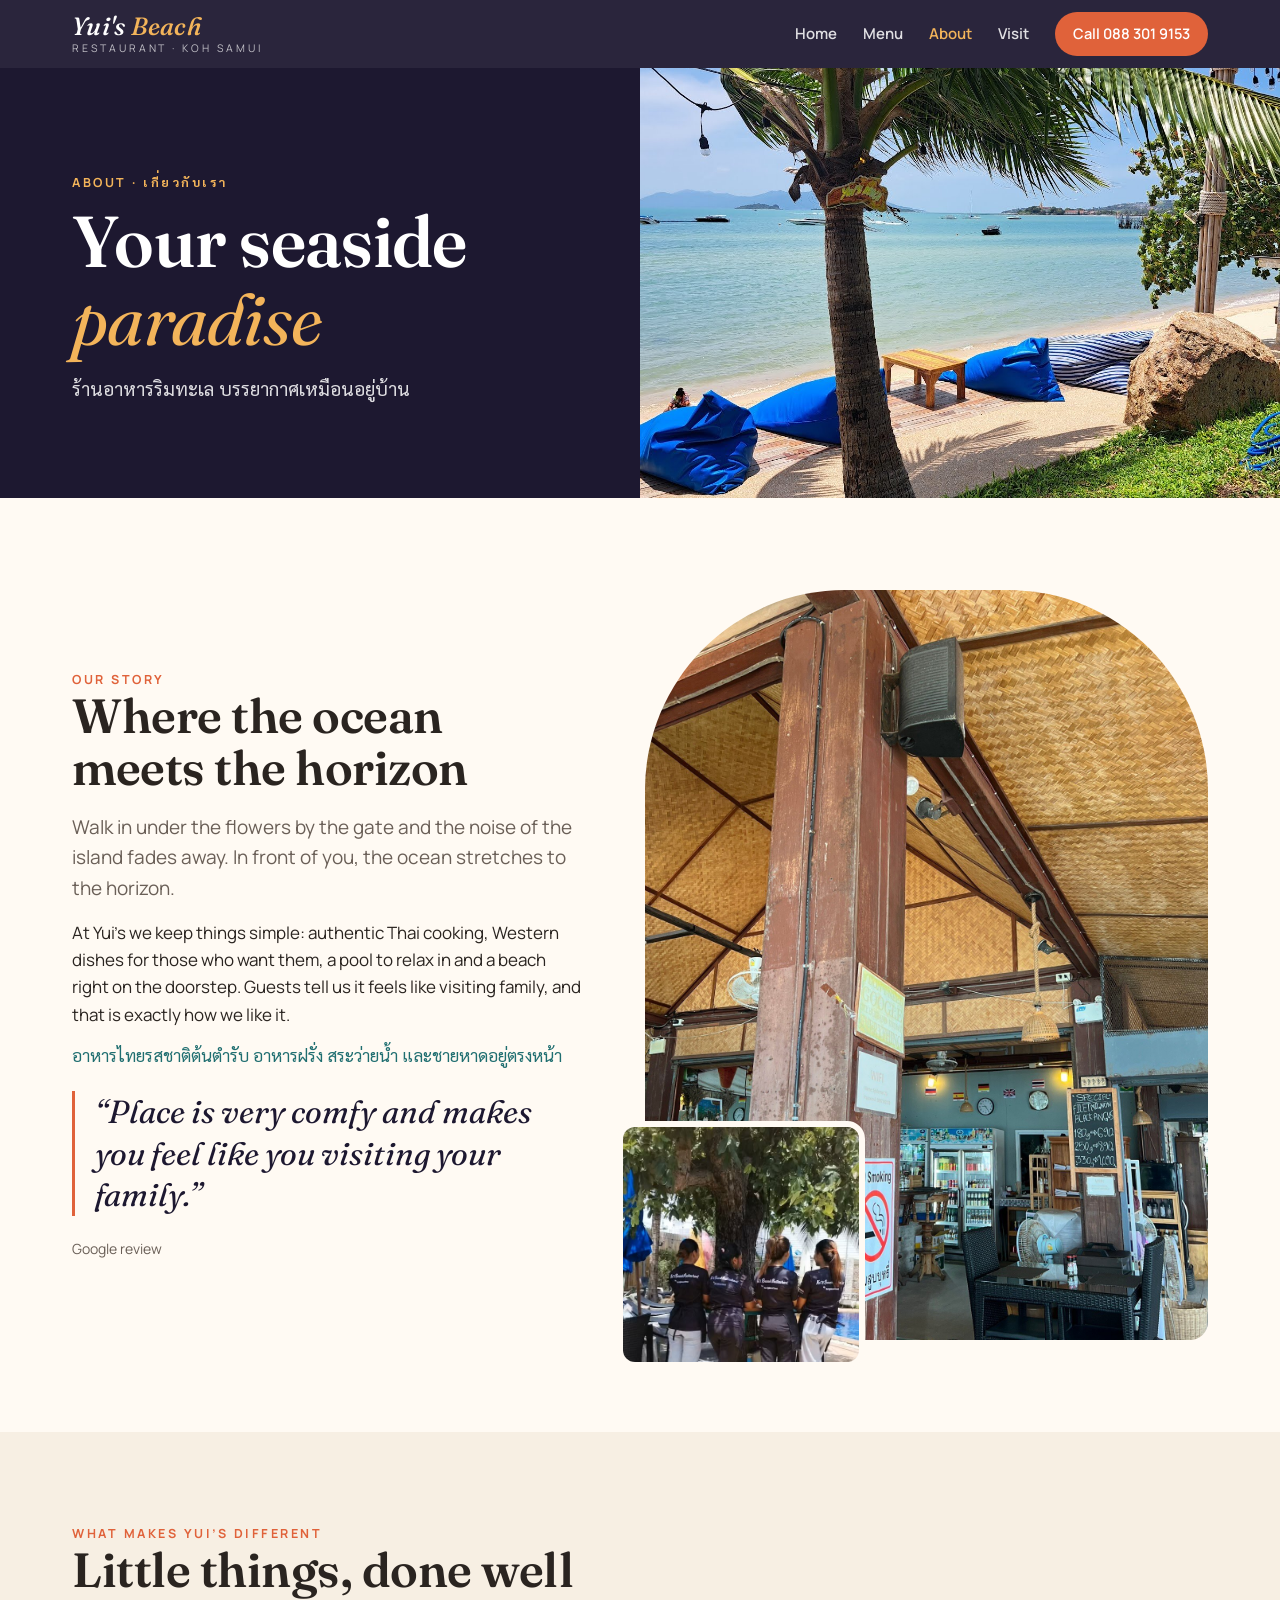
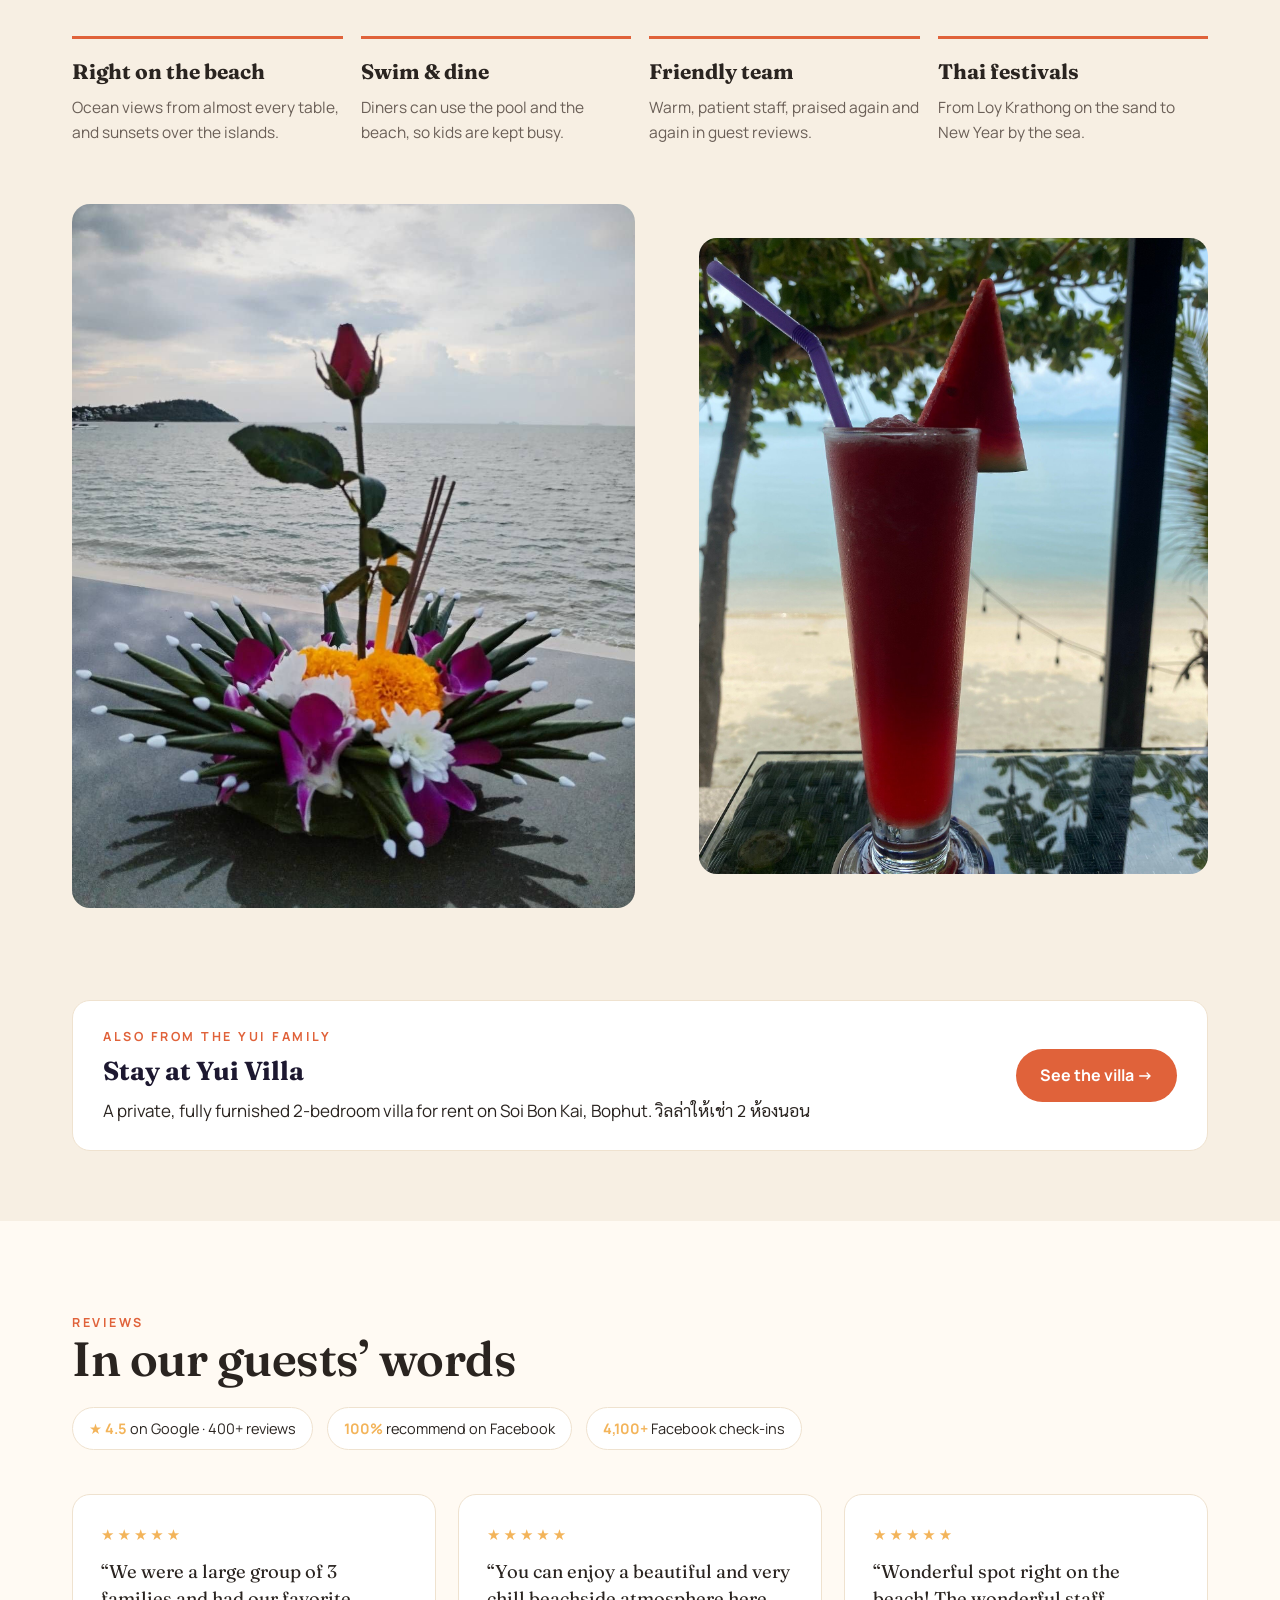
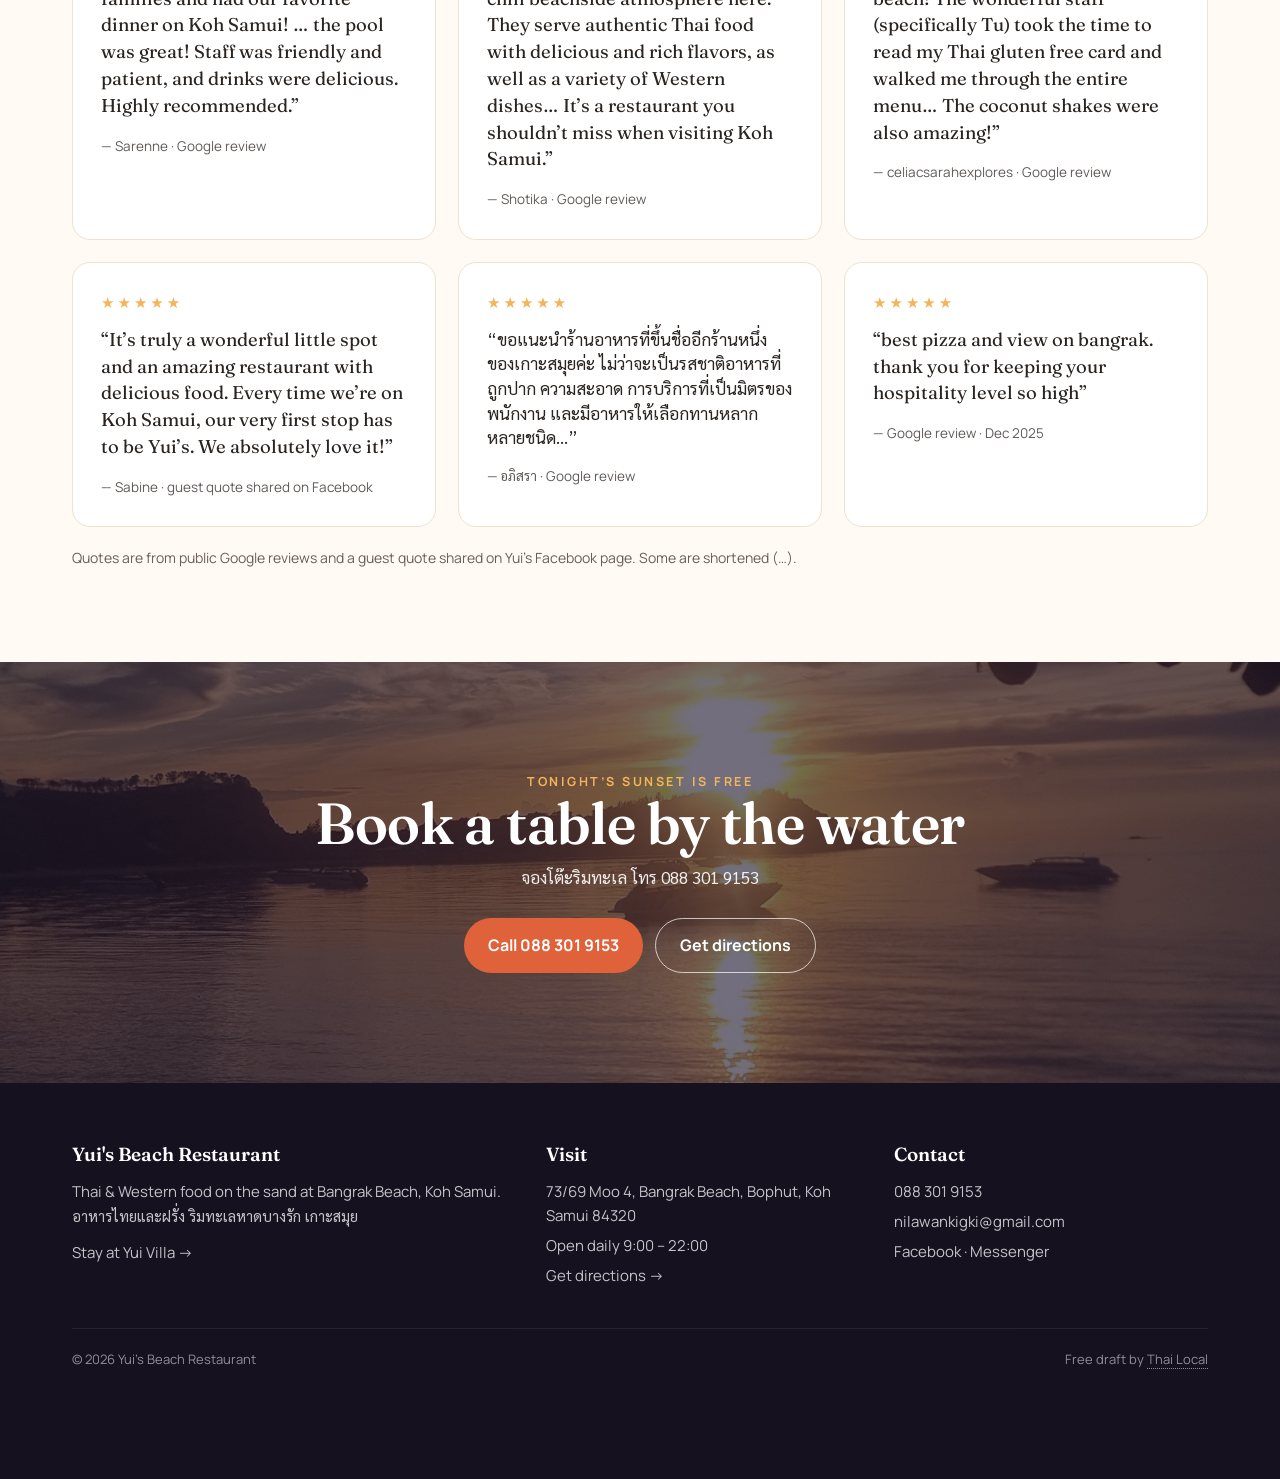
==== commit 121b373b: "Add 'Stay at Yui Villa' cross-link (footer + About)" ====
--- a/about.html
+++ b/about.html
@@ -57,6 +57,9 @@
 </div>
 </div></section>
 
+<section style="padding:0 0 70px" class="bg-sand"><div class="wrap"><a href="https://yuivillassamui.thailocal.online/" style="display:flex;flex-wrap:wrap;gap:18px;align-items:center;justify-content:space-between;text-decoration:none;background:#fff;border:1px solid var(--sand-2);border-radius:var(--r);padding:26px 30px">
+<span><span class="eyebrow" style="display:block">Also from the Yui family</span><b style="font-family:var(--serif);font-size:26px;color:var(--dusk);display:block;margin-top:4px">Stay at Yui Villa</b><span style="display:block;margin-top:4px">A private, fully furnished 2-bedroom villa for rent on Soi Bon Kai, Bophut. <span class="th">วิลล่าให้เช่า 2 ห้องนอน</span></span></span>
+<span class="btn btn-ember" style="pointer-events:none">See the villa →</span></a></div></section>
 <section class="bg-shell" id="reviews"><div class="wrap">
 <p class="eyebrow">Reviews</p>
 <h2>In our guests’ words</h2>
@@ -71,7 +74,7 @@
 </div></section>
 <footer class="site"><div class="wrap">
 <div class="foot">
-<div><h4>Yui's Beach Restaurant</h4><p>Thai &amp; Western food on the sand at Bangrak Beach, Koh Samui.<br><span class="th">อาหารไทยและฝรั่ง ริมทะเลหาดบางรัก เกาะสมุย</span></p></div>
+<div><h4>Yui's Beach Restaurant</h4><p>Thai &amp; Western food on the sand at Bangrak Beach, Koh Samui.<br><span class="th">อาหารไทยและฝรั่ง ริมทะเลหาดบางรัก เกาะสมุย</span></p><p style="margin-top:12px"><a href="https://yuivillassamui.thailocal.online/">Stay at Yui Villa →</a></p></div>
 <div><h4>Visit</h4><ul><li>73/69 Moo 4, Bangrak Beach, Bophut, Koh Samui 84320</li><li>Open daily 9:00 – 22:00</li><li><a href="https://www.google.com/maps/dir/?api=1&destination=9.557736,100.054625" target="_blank" rel="noopener">Get directions →</a></li></ul></div>
 <div><h4>Contact</h4><ul><li><a href="tel:+66883019153">088 301 9153</a></li><li><a href="mailto:nilawankigki@gmail.com">nilawankigki@gmail.com</a></li><li><a href="https://www.facebook.com/Yuibeach" target="_blank" rel="noopener">Facebook</a> · <a href="https://m.me/Yuibeach" target="_blank" rel="noopener">Messenger</a></li></ul></div>
 </div>
